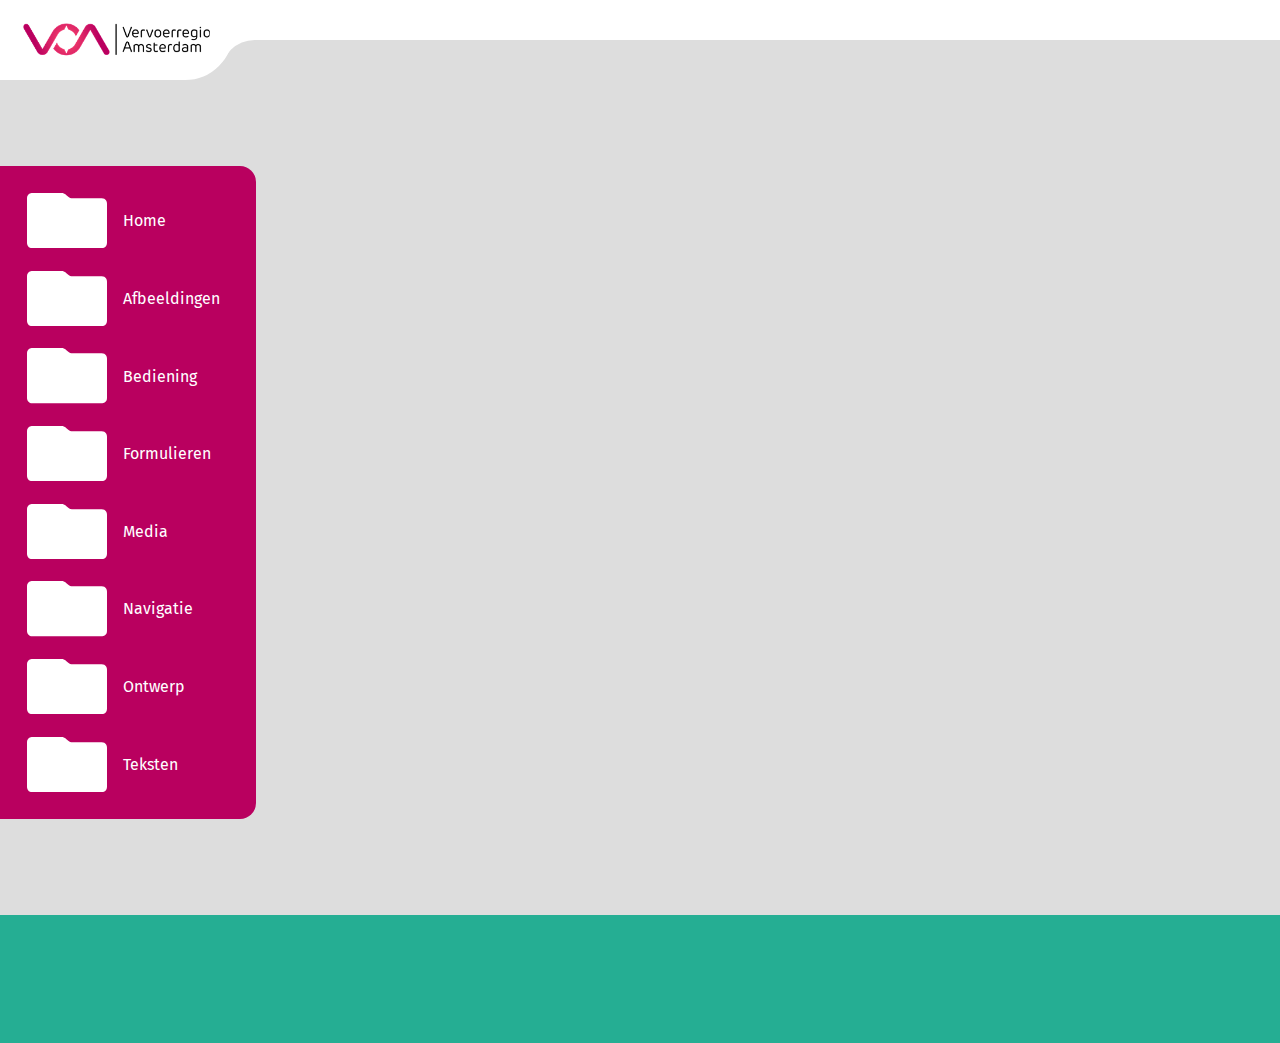
==== afbeeldingen.html @ 9fb01b20 "Versie 1" ====
<!DOCTYPE html>
<html lang="nl">

<head>
    <meta charset="UTF-8">
    <meta http-equiv="X-UA-Compatible" content="IE=edge">
    <meta name="viewport" content="width=device-width, initial-scale=1.0">
    <title>Vervoerregio Amsterdam</title>
    <link rel="stylesheet" href="./styles/style.css">
    <link rel="icon" type="image/x-icon" href="/assets/vervoerregioamsterdamfavicon.ico">
</head>

<body>

    <header>
        <img id="logo" src="assets/logo.png" alt="logo Vervoerregio Amsterdam">
        <div id="after-curve"></div>
    </header>

    <div class="sidebar">
        <div class="innermap">
            <a href="index.html">
                <svg viewBox="0 0 388 268" fill="" xmlns="http://www.w3.org/2000/svg">
                    <path
                        d="M168.133 0H25.8667C17.2444 0 0 5.16 0 25.8V242C0 250.6 5.17333 267.8 25.8667 267.8H362.133C370.756 267.8 388 262.64 388 242V51.6C388 43 382.827 25.8 362.133 25.8H219.867C215.556 25.8 204.347 23.22 194 12.9C183.653 2.58 172.444 0 168.133 0Z">
                    </path>
                </svg>
                <i class="fa-solid fa-house"></i>
                <p>Home</p>
            </a>
        </div>

        <div class="innermap">
            <a href="afbeeldingen.html">
                <svg viewBox="0 0 388 268" fill="" xmlns="http://www.w3.org/2000/svg">
                    <path
                        d="M168.133 0H25.8667C17.2444 0 0 5.16 0 25.8V242C0 250.6 5.17333 267.8 25.8667 267.8H362.133C370.756 267.8 388 262.64 388 242V51.6C388 43 382.827 25.8 362.133 25.8H219.867C215.556 25.8 204.347 23.22 194 12.9C183.653 2.58 172.444 0 168.133 0Z">
                    </path>
                </svg>
                <i class="fa-regular fa-images"></i>
                <p>Afbeeldingen</p>
            </a>
        </div>

        <div class="innermap">
            <a href="bediening.html">
                <svg viewBox="0 0 388 268" fill="" xmlns="http://www.w3.org/2000/svg">
                    <path
                        d="M168.133 0H25.8667C17.2444 0 0 5.16 0 25.8V242C0 250.6 5.17333 267.8 25.8667 267.8H362.133C370.756 267.8 388 262.64 388 242V51.6C388 43 382.827 25.8 362.133 25.8H219.867C215.556 25.8 204.347 23.22 194 12.9C183.653 2.58 172.444 0 168.133 0Z">
                    </path>
                </svg>
                <i class="fa-solid fa-keyboard"></i>
                <p>Bediening</p>
            </a>
        </div>

        <div class="innermap">
            <a href="formulieren.html">
                <svg viewBox="0 0 388 268" fill="" xmlns="http://www.w3.org/2000/svg">
                    <path
                        d="M168.133 0H25.8667C17.2444 0 0 5.16 0 25.8V242C0 250.6 5.17333 267.8 25.8667 267.8H362.133C370.756 267.8 388 262.64 388 242V51.6C388 43 382.827 25.8 362.133 25.8H219.867C215.556 25.8 204.347 23.22 194 12.9C183.653 2.58 172.444 0 168.133 0Z">
                    </path>
                </svg>
                <i class="fa-solid fa-list"></i>
                <p>Formulieren</p>
            </a>
        </div>

        <div class="innermap">
            <a href="media.html">
                <svg viewBox="0 0 388 268" fill="" xmlns="http://www.w3.org/2000/svg">
                    <path
                        d="M168.133 0H25.8667C17.2444 0 0 5.16 0 25.8V242C0 250.6 5.17333 267.8 25.8667 267.8H362.133C370.756 267.8 388 262.64 388 242V51.6C388 43 382.827 25.8 362.133 25.8H219.867C215.556 25.8 204.347 23.22 194 12.9C183.653 2.58 172.444 0 168.133 0Z">
                    </path>
                </svg>
                <i class="fa-solid fa-photo-film"></i>
                <p>Media</p>
            </a>
        </div>

        <div class="innermap">
            <a href="navigatie.html">
                <svg viewBox="0 0 388 268" fill="" xmlns="http://www.w3.org/2000/svg">
                    <path
                        d="M168.133 0H25.8667C17.2444 0 0 5.16 0 25.8V242C0 250.6 5.17333 267.8 25.8667 267.8H362.133C370.756 267.8 388 262.64 388 242V51.6C388 43 382.827 25.8 362.133 25.8H219.867C215.556 25.8 204.347 23.22 194 12.9C183.653 2.58 172.444 0 168.133 0Z">
                    </path>
                </svg>
                <i class="fa-solid fa-arrow-pointer"></i>
                <p>Navigatie</p>
            </a>
        </div>

        <div class="innermap">
            <a href="ontwerp.html">
                <svg viewBox="0 0 388 268" fill="" xmlns="http://www.w3.org/2000/svg">
                    <path
                        d="M168.133 0H25.8667C17.2444 0 0 5.16 0 25.8V242C0 250.6 5.17333 267.8 25.8667 267.8H362.133C370.756 267.8 388 262.64 388 242V51.6C388 43 382.827 25.8 362.133 25.8H219.867C215.556 25.8 204.347 23.22 194 12.9C183.653 2.58 172.444 0 168.133 0Z">
                    </path>
                </svg>
                <i class="fa-solid fa-paintbrush"></i>
                <p>Ontwerp</p>
            </a>
        </div>

        <div class="innermap">
            <a href="teksten.html">
                <svg viewBox="0 0 388 268" fill="" xmlns="http://www.w3.org/2000/svg">
                    <path
                        d="M168.133 0H25.8667C17.2444 0 0 5.16 0 25.8V242C0 250.6 5.17333 267.8 25.8667 267.8H362.133C370.756 267.8 388 262.64 388 242V51.6C388 43 382.827 25.8 362.133 25.8H219.867C215.556 25.8 204.347 23.22 194 12.9C183.653 2.58 172.444 0 168.133 0Z">
                    </path>
                </svg>
                <i class="fa-solid fa-book"></i>
                <p>Teksten</p>
            </a>
        </div>
    </div>

    <footer>
        <div class="footer">

        </div>

    </footer>


</body>

</html>
---- styles/style.css ----
:root {
    --wit: #FFF;
    --geel: #FFD05F;
    --cyaan: #46BECD;
    --turkoois: #25AE93;
    --blauw: #606EB3;
    --bruin: #6A4955;
    --zand: #C9B5B2;
    --grijs: #444444;
    --licht-grijs: #DDDDDD;
    --zwart: #000;
    --magenta-donker: #B9005F;
    --magenata-licht: #E30059;
    --gradient-color-magenta: linear-gradient(332deg, #B9005F 0%, #E30059 100%);
}

* {
    box-sizing: border-box;
    margin: 0;
    padding: 0;
}

@font-face {
    font-family: 'Fira Sans Regular';
    src:
        url('../fonts/FiraSans-Regular.ttf');
}

@font-face {
    font-family: 'Fira Sans Medium';
    src:
        url('../fonts/FiraSans-Medium.ttf');
}

/* BODY */

body {
    background-color: var(--licht-grijs);
    overflow-x: hidden;
}

/* HEADER */

header {
    width: 100vw;
    height: 6vh;
    display: block;
    position: sticky;
    top: 0;
    z-index: 2;
}

header #logo {
    width: auto;
    height: 5em;
    border: 4px solid var(--wit);
    border-radius: 0 0 3em 0;
    background: var(--wit);
    padding: 0.5em 1.2em;
    position: absolute;
    z-index: 2;
}

header #logo::after {
    width: 1em;
    aspect-ratio: 1/1;
}

#logo svg {
    left: 13.8em;
    position: relative;
    z-index: -9;
    height: 6em;
}

#after-curve {
    width: 100vw;
    height: 2.5em;
    background-color: var(--wit);
    position: inherit;
}

#after-curve::before {
    content: '';
    width: 3.5em;
    height: 3.5em;
    position: absolute;
    top: 2.5em;
    left: 13.8em;
    box-shadow: 0.1em -1em 0 -0.2em var(--wit);
    border-radius: 60% 0 0 0;
}

#curve {
    width: 1em;
    height: 2em;
    display: block;
}

.contrast-button-header {
    background-color: #000;
    z-index: 2;
}

/* SIDEBAR */

.sidebar {
    display: flex;
    flex-direction: column;
    justify-content: space-around;
    background: var(--magenta-donker);
    border-radius: 0 1rem 1rem 0;
    padding: 1rem;
    margin-top: 7rem;
    height: 100%;
    width: 16rem;
}

.innermap a {
    position: relative;
    color: var(--wit);
    display: flex;
    align-items: center;
    padding: 0.7rem;
    text-decoration-line: none;
    transition: 0.3s ease-in;
}

.innermap a:hover {
    transition: 0.3s ease-out;
    background-color: var(--zand);
    color: var(--wit);
    border-radius: 0.6rem;
}

svg {
    width: 5rem;
    fill: var(--wit);
    transition: 0.3s ease-in;
}

a:hover svg {
    fill: var(--wit);
    transition: 0.3s ease-out;
}

.innermap i {
    font-size: larger;
    color: var(--magenta-donker);
    position: absolute;
    padding-left: 2rem;
}

.innermap p {
    padding-left: 1rem;
    font-family: 'Fira Sans Regular';
}

/* CONTENT */

.content {
    margin-top: 7rem;
    margin-left: 9rem;
    border-radius: 0.6rem;
    padding: 1rem;
    width: 50rem;
    height: 35rem;
    background-color: var(--wit);
    display: grid;
    grid-template-columns: 1fr 1fr;
    grid-template-rows: 0.5fr 1.3fr 0.9fr;
    gap: 0px 0px;
    grid-template-areas:
        "index-titel index-titel"
        "tekst-1-index svg-index"
        "tekst-2-index tekst-2-index";
}

.index-titel {
    margin: auto 2rem;
    grid-area: index-titel;
    color: var(--magenta-donker);
}

.h1-index-titel {
    font-family: 'Fira Sans Medium';
}

.tekst-1-index {
    grid-area: tekst-1-index;
    margin-left: 2rem;
    max-width: 30rem;
}

.svg-index {
    grid-area: svg-index;
}

.index-svg {
    width: auto;
    height: 12rem;
}

.tekst-2-index {
    grid-area: tekst-2-index;
    margin: auto 2rem;
    max-width: 30rem;
}

.tekst-index {
    font-family: 'Fira Sans Regular';
}


/* FOOTER */

footer {
    width: 100vw;
    margin-top: 6rem;
    height: 8rem;
    background-color: var(--turkoois);
}
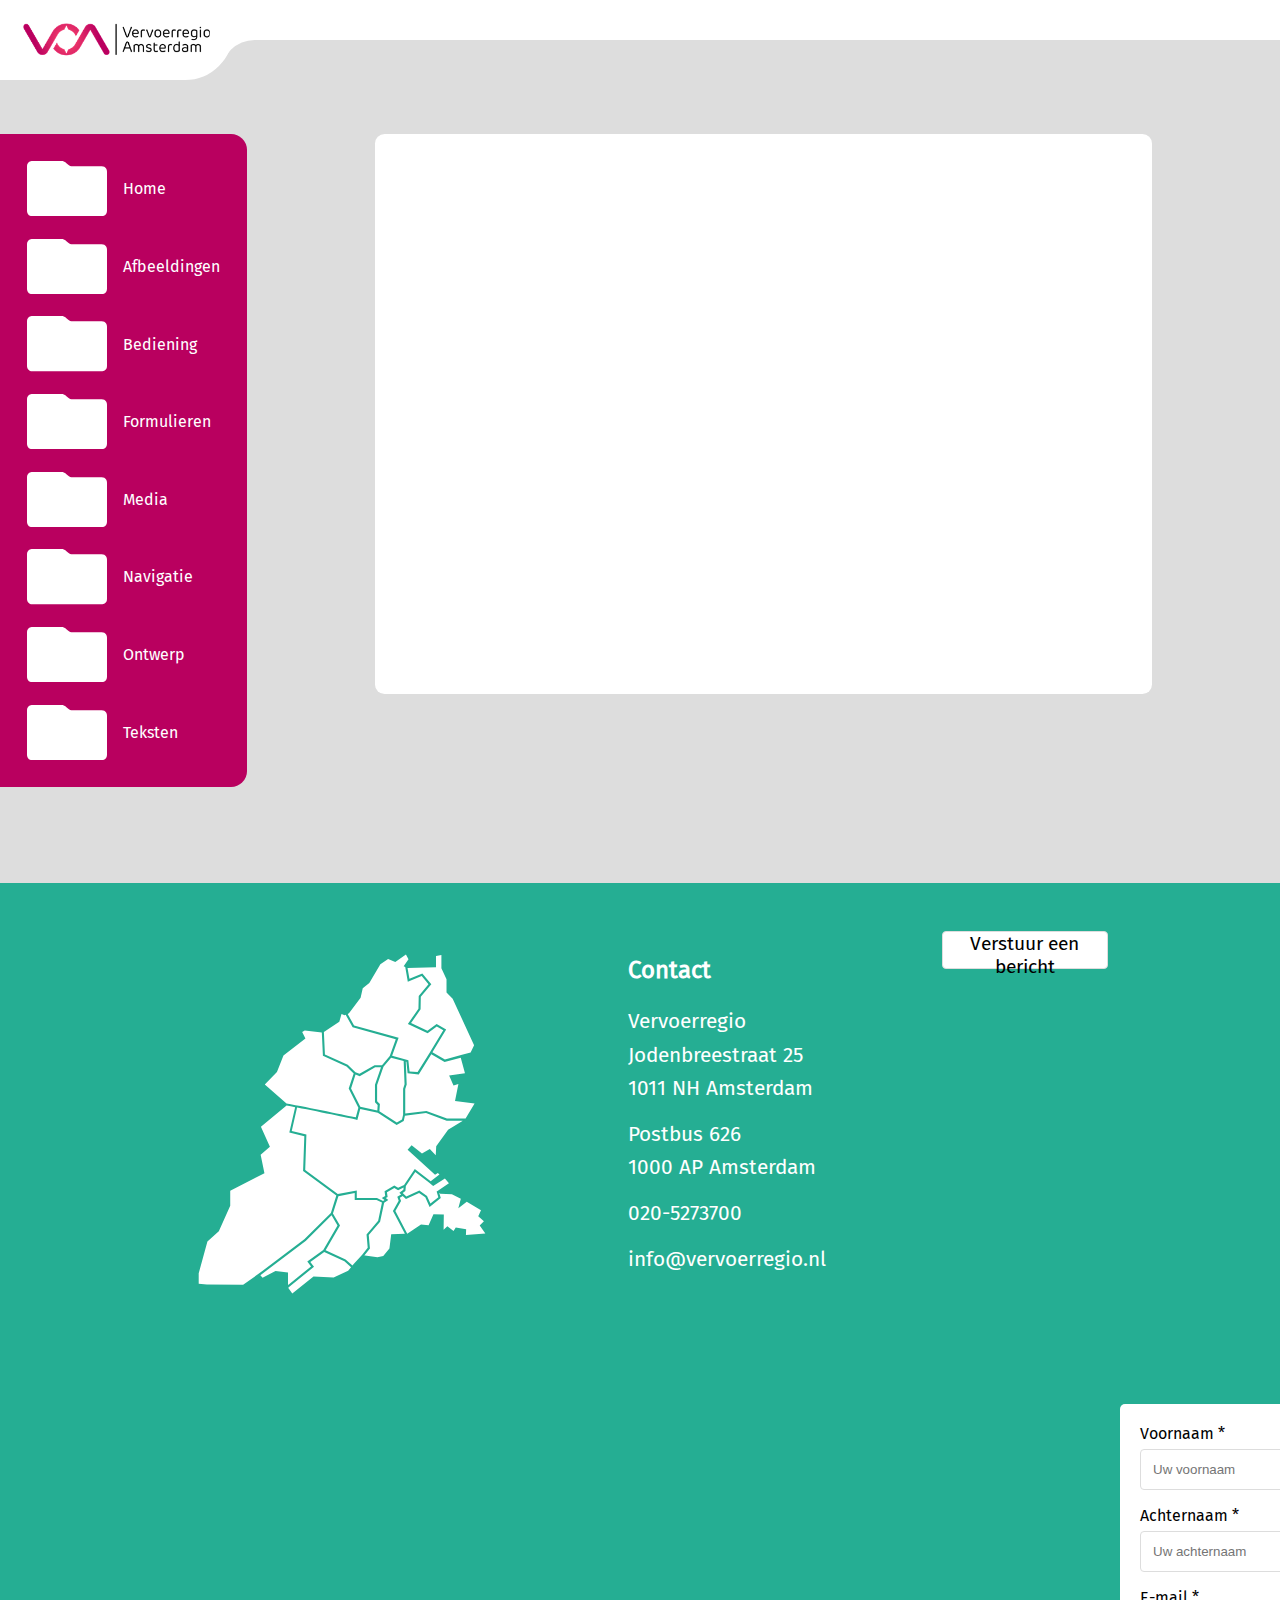
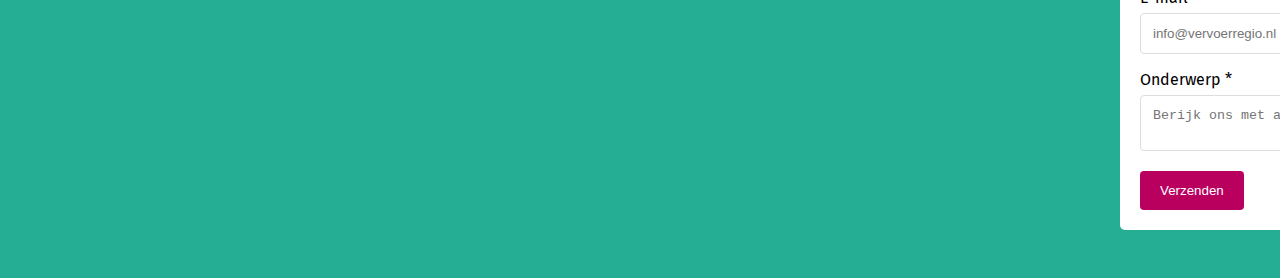
==== commit 4fb6f2ed: "Update" ====
--- a/afbeeldingen.html
+++ b/afbeeldingen.html
@@ -7,7 +7,7 @@
     <meta name="viewport" content="width=device-width, initial-scale=1.0">
     <title>Vervoerregio Amsterdam</title>
     <link rel="stylesheet" href="./styles/style.css">
-    <link rel="icon" type="image/x-icon" href="/assets/vervoerregioamsterdamfavicon.ico">
+    <link rel="icon" type="image/x-icon" href="./assets/vervoerregioamsterdamfavicon.ico">
 </head>
 
 <body>
@@ -15,112 +15,156 @@
     <header>
         <img id="logo" src="assets/logo.png" alt="logo Vervoerregio Amsterdam">
         <div id="after-curve"></div>
+        <button class="contrast-button-header"></button>
     </header>
 
-    <div class="sidebar">
-        <div class="innermap">
-            <a href="index.html">
-                <svg viewBox="0 0 388 268" fill="" xmlns="http://www.w3.org/2000/svg">
-                    <path
-                        d="M168.133 0H25.8667C17.2444 0 0 5.16 0 25.8V242C0 250.6 5.17333 267.8 25.8667 267.8H362.133C370.756 267.8 388 262.64 388 242V51.6C388 43 382.827 25.8 362.133 25.8H219.867C215.556 25.8 204.347 23.22 194 12.9C183.653 2.58 172.444 0 168.133 0Z">
-                    </path>
-                </svg>
-                <i class="fa-solid fa-house"></i>
-                <p>Home</p>
-            </a>
+    <!-- Element die overal overheen zit, om flex te zetten -->
+    <main>
+        <nav class="sidebar">
+            <div class="innermap">
+                <a href="index.html">
+                    <svg viewBox="0 0 388 268" fill="" xmlns="http://www.w3.org/2000/svg">
+                        <path
+                            d="M168.133 0H25.8667C17.2444 0 0 5.16 0 25.8V242C0 250.6 5.17333 267.8 25.8667 267.8H362.133C370.756 267.8 388 262.64 388 242V51.6C388 43 382.827 25.8 362.133 25.8H219.867C215.556 25.8 204.347 23.22 194 12.9C183.653 2.58 172.444 0 168.133 0Z">
+                        </path>
+                    </svg>
+                    <i class="fa-solid fa-house"></i>
+                    <p>Home</p>
+                </a>
+            </div>
+
+            <div class="innermap">
+                <a href="afbeeldingen.html">
+                    <svg viewBox="0 0 388 268" fill="" xmlns="http://www.w3.org/2000/svg">
+                        <path
+                            d="M168.133 0H25.8667C17.2444 0 0 5.16 0 25.8V242C0 250.6 5.17333 267.8 25.8667 267.8H362.133C370.756 267.8 388 262.64 388 242V51.6C388 43 382.827 25.8 362.133 25.8H219.867C215.556 25.8 204.347 23.22 194 12.9C183.653 2.58 172.444 0 168.133 0Z">
+                        </path>
+                    </svg>
+                    <i class="fa-regular fa-images"></i>
+                    <p>Afbeeldingen</p>
+                </a>
+            </div>
+
+            <div class="innermap">
+                <a href="bediening.html">
+                    <svg viewBox="0 0 388 268" fill="" xmlns="http://www.w3.org/2000/svg">
+                        <path
+                            d="M168.133 0H25.8667C17.2444 0 0 5.16 0 25.8V242C0 250.6 5.17333 267.8 25.8667 267.8H362.133C370.756 267.8 388 262.64 388 242V51.6C388 43 382.827 25.8 362.133 25.8H219.867C215.556 25.8 204.347 23.22 194 12.9C183.653 2.58 172.444 0 168.133 0Z">
+                        </path>
+                    </svg>
+                    <i class="fa-solid fa-keyboard"></i>
+                    <p>Bediening</p>
+                </a>
+            </div>
+
+            <div class="innermap">
+                <a href="formulieren.html">
+                    <svg viewBox="0 0 388 268" fill="" xmlns="http://www.w3.org/2000/svg">
+                        <path
+                            d="M168.133 0H25.8667C17.2444 0 0 5.16 0 25.8V242C0 250.6 5.17333 267.8 25.8667 267.8H362.133C370.756 267.8 388 262.64 388 242V51.6C388 43 382.827 25.8 362.133 25.8H219.867C215.556 25.8 204.347 23.22 194 12.9C183.653 2.58 172.444 0 168.133 0Z">
+                        </path>
+                    </svg>
+                    <i class="fa-solid fa-list"></i>
+                    <p>Formulieren</p>
+                </a>
+            </div>
+
+            <div class="innermap">
+                <a href="media.html">
+                    <svg viewBox="0 0 388 268" fill="" xmlns="http://www.w3.org/2000/svg">
+                        <path
+                            d="M168.133 0H25.8667C17.2444 0 0 5.16 0 25.8V242C0 250.6 5.17333 267.8 25.8667 267.8H362.133C370.756 267.8 388 262.64 388 242V51.6C388 43 382.827 25.8 362.133 25.8H219.867C215.556 25.8 204.347 23.22 194 12.9C183.653 2.58 172.444 0 168.133 0Z">
+                        </path>
+                    </svg>
+                    <i class="fa-solid fa-photo-film"></i>
+                    <p>Media</p>
+                </a>
+            </div>
+
+            <div class="innermap">
+                <a href="navigatie.html">
+                    <svg viewBox="0 0 388 268" fill="" xmlns="http://www.w3.org/2000/svg">
+                        <path
+                            d="M168.133 0H25.8667C17.2444 0 0 5.16 0 25.8V242C0 250.6 5.17333 267.8 25.8667 267.8H362.133C370.756 267.8 388 262.64 388 242V51.6C388 43 382.827 25.8 362.133 25.8H219.867C215.556 25.8 204.347 23.22 194 12.9C183.653 2.58 172.444 0 168.133 0Z">
+                        </path>
+                    </svg>
+                    <i class="fa-solid fa-arrow-pointer"></i>
+                    <p>Navigatie</p>
+                </a>
+            </div>
+
+            <div class="innermap">
+                <a href="ontwerp.html">
+                    <svg viewBox="0 0 388 268" fill="" xmlns="http://www.w3.org/2000/svg">
+                        <path
+                            d="M168.133 0H25.8667C17.2444 0 0 5.16 0 25.8V242C0 250.6 5.17333 267.8 25.8667 267.8H362.133C370.756 267.8 388 262.64 388 242V51.6C388 43 382.827 25.8 362.133 25.8H219.867C215.556 25.8 204.347 23.22 194 12.9C183.653 2.58 172.444 0 168.133 0Z">
+                        </path>
+                    </svg>
+                    <i class="fa-solid fa-paintbrush"></i>
+                    <p>Ontwerp</p>
+                </a>
+            </div>
+
+            <div class="innermap">
+                <a href="teksten.html">
+                    <svg viewBox="0 0 388 268" fill="" xmlns="http://www.w3.org/2000/svg">
+                        <path
+                            d="M168.133 0H25.8667C17.2444 0 0 5.16 0 25.8V242C0 250.6 5.17333 267.8 25.8667 267.8H362.133C370.756 267.8 388 262.64 388 242V51.6C388 43 382.827 25.8 362.133 25.8H219.867C215.556 25.8 204.347 23.22 194 12.9C183.653 2.58 172.444 0 168.133 0Z">
+                        </path>
+                    </svg>
+                    <i class="fa-solid fa-book"></i>
+                    <p>Teksten</p>
+                </a>
+            </div>
+        </nav>
+
+        <!-- Content van de website naast de sidebar -->
+        <div class="content">
         </div>
 
-        <div class="innermap">
-            <a href="afbeeldingen.html">
-                <svg viewBox="0 0 388 268" fill="" xmlns="http://www.w3.org/2000/svg">
-                    <path
-                        d="M168.133 0H25.8667C17.2444 0 0 5.16 0 25.8V242C0 250.6 5.17333 267.8 25.8667 267.8H362.133C370.756 267.8 388 262.64 388 242V51.6C388 43 382.827 25.8 362.133 25.8H219.867C215.556 25.8 204.347 23.22 194 12.9C183.653 2.58 172.444 0 168.133 0Z">
-                    </path>
-                </svg>
-                <i class="fa-regular fa-images"></i>
-                <p>Afbeeldingen</p>
-            </a>
+    </main>
+
+    <footer>
+
+        <div class="regio-logo"> <img src="assets/vervoerregio's.svg" alt=""> </div>
+
+        <div class="contact-footer">
+            <div>
+                <h4>Contact</h4>
+                <ul class="ul-footer">
+                    <li>Vervoerregio<br> Jodenbreestraat 25<br> 1011 NH Amsterdam</li>
+                    <li>Postbus 626<br> 1000 AP Amsterdam</li>
+                    <li>020-5273700</li>
+                    <li>info@vervoerregio.nl</li>
+                </ul>
+            </div>
         </div>
 
-        <div class="innermap">
-            <a href="bediening.html">
-                <svg viewBox="0 0 388 268" fill="" xmlns="http://www.w3.org/2000/svg">
-                    <path
-                        d="M168.133 0H25.8667C17.2444 0 0 5.16 0 25.8V242C0 250.6 5.17333 267.8 25.8667 267.8H362.133C370.756 267.8 388 262.64 388 242V51.6C388 43 382.827 25.8 362.133 25.8H219.867C215.556 25.8 204.347 23.22 194 12.9C183.653 2.58 172.444 0 168.133 0Z">
-                    </path>
-                </svg>
-                <i class="fa-solid fa-keyboard"></i>
-                <p>Bediening</p>
-            </a>
+        <button type="button" class="display-vragen-formulier">
+            <p>Verstuur een bericht</p>
+        </button>
+        <div class="vragen-formulier">
+            <form>
+
+                <label for="fname">Voornaam *</label>
+                <input type="text" id="fname" name="firstname" placeholder="Uw voornaam" required>
+
+                <label for="lname">Achternaam *</label>
+                <input type="text" id="lname" name="lastname" placeholder="Uw achternaam" required>
+
+                <label for="lname">E-mail *</label>
+                <input type="text" id="lname" name="lastname" placeholder="info@vervoerregio.nl" required>
+
+                <label for="subject">Onderwerp *</label>
+                <textarea id="subject" name="subject" placeholder="Berijk ons met al uw vragen." required></textarea>
+
+                <input type="submit" value="Verzenden">
+
+            </form>
         </div>
+    </footer>
 
-        <div class="innermap">
-            <a href="formulieren.html">
-                <svg viewBox="0 0 388 268" fill="" xmlns="http://www.w3.org/2000/svg">
-                    <path
-                        d="M168.133 0H25.8667C17.2444 0 0 5.16 0 25.8V242C0 250.6 5.17333 267.8 25.8667 267.8H362.133C370.756 267.8 388 262.64 388 242V51.6C388 43 382.827 25.8 362.133 25.8H219.867C215.556 25.8 204.347 23.22 194 12.9C183.653 2.58 172.444 0 168.133 0Z">
-                    </path>
-                </svg>
-                <i class="fa-solid fa-list"></i>
-                <p>Formulieren</p>
-            </a>
-        </div>
-
-        <div class="innermap">
-            <a href="media.html">
-                <svg viewBox="0 0 388 268" fill="" xmlns="http://www.w3.org/2000/svg">
-                    <path
-                        d="M168.133 0H25.8667C17.2444 0 0 5.16 0 25.8V242C0 250.6 5.17333 267.8 25.8667 267.8H362.133C370.756 267.8 388 262.64 388 242V51.6C388 43 382.827 25.8 362.133 25.8H219.867C215.556 25.8 204.347 23.22 194 12.9C183.653 2.58 172.444 0 168.133 0Z">
-                    </path>
-                </svg>
-                <i class="fa-solid fa-photo-film"></i>
-                <p>Media</p>
-            </a>
-        </div>
-
-        <div class="innermap">
-            <a href="navigatie.html">
-                <svg viewBox="0 0 388 268" fill="" xmlns="http://www.w3.org/2000/svg">
-                    <path
-                        d="M168.133 0H25.8667C17.2444 0 0 5.16 0 25.8V242C0 250.6 5.17333 267.8 25.8667 267.8H362.133C370.756 267.8 388 262.64 388 242V51.6C388 43 382.827 25.8 362.133 25.8H219.867C215.556 25.8 204.347 23.22 194 12.9C183.653 2.58 172.444 0 168.133 0Z">
-                    </path>
-                </svg>
-                <i class="fa-solid fa-arrow-pointer"></i>
-                <p>Navigatie</p>
-            </a>
-        </div>
-
-        <div class="innermap">
-            <a href="ontwerp.html">
-                <svg viewBox="0 0 388 268" fill="" xmlns="http://www.w3.org/2000/svg">
-                    <path
-                        d="M168.133 0H25.8667C17.2444 0 0 5.16 0 25.8V242C0 250.6 5.17333 267.8 25.8667 267.8H362.133C370.756 267.8 388 262.64 388 242V51.6C388 43 382.827 25.8 362.133 25.8H219.867C215.556 25.8 204.347 23.22 194 12.9C183.653 2.58 172.444 0 168.133 0Z">
-                    </path>
-                </svg>
-                <i class="fa-solid fa-paintbrush"></i>
-                <p>Ontwerp</p>
-            </a>
-        </div>
-
-        <div class="innermap">
-            <a href="teksten.html">
-                <svg viewBox="0 0 388 268" fill="" xmlns="http://www.w3.org/2000/svg">
-                    <path
-                        d="M168.133 0H25.8667C17.2444 0 0 5.16 0 25.8V242C0 250.6 5.17333 267.8 25.8667 267.8H362.133C370.756 267.8 388 262.64 388 242V51.6C388 43 382.827 25.8 362.133 25.8H219.867C215.556 25.8 204.347 23.22 194 12.9C183.653 2.58 172.444 0 168.133 0Z">
-                    </path>
-                </svg>
-                <i class="fa-solid fa-book"></i>
-                <p>Teksten</p>
-            </a>
-        </div>
-    </div>
-
-    <footer>
-        <div class="footer">
-
-        </div>
-
-    </footer>
+    <script src="./scripts/script.js"></script>
 
 
 </body>
--- a/styles/style.css
+++ b/styles/style.css
@@ -1,23 +1,23 @@
 :root {
-    --wit: #FFF;
-    --geel: #FFD05F;
+    --gradient-color-magenta: linear-gradient(332deg, #B9005F 0%, #E30059 100%);
+    --magenta-donker: #B9005F;
+    --magenata-licht: #E30059;
+    --licht-grijs: #DDDDDD;
+    --turkoois: #25AE93;
+    --grijs: #444444;
     --cyaan: #46BECD;
-    --turkoois: #25AE93;
     --blauw: #606EB3;
     --bruin: #6A4955;
     --zand: #C9B5B2;
-    --grijs: #444444;
-    --licht-grijs: #DDDDDD;
+    --geel: #FFD05F;
     --zwart: #000;
-    --magenta-donker: #B9005F;
-    --magenata-licht: #E30059;
-    --gradient-color-magenta: linear-gradient(332deg, #B9005F 0%, #E30059 100%);
+    --wit: #FFF;
 }
 
 * {
     box-sizing: border-box;
+    padding: 0;
     margin: 0;
-    padding: 0;
 }
 
 @font-face {
@@ -42,59 +42,59 @@
 /* HEADER */
 
 header {
+    position: sticky;
+    display: block;
     width: 100vw;
     height: 6vh;
-    display: block;
-    position: sticky;
+    z-index: 2;
     top: 0;
-    z-index: 2;
 }
 
 header #logo {
-    width: auto;
-    height: 5em;
     border: 4px solid var(--wit);
     border-radius: 0 0 3em 0;
     background: var(--wit);
     padding: 0.5em 1.2em;
     position: absolute;
+    width: auto;
+    height: 5em;
     z-index: 2;
 }
 
 header #logo::after {
+    aspect-ratio: 1/1;
     width: 1em;
-    aspect-ratio: 1/1;
 }
 
 #logo svg {
+    position: relative;
     left: 13.8em;
-    position: relative;
     z-index: -9;
     height: 6em;
 }
 
 #after-curve {
-    width: 100vw;
-    height: 2.5em;
     background-color: var(--wit);
     position: inherit;
+    height: 2.5em;
+    width: 100vw;
 }
 
 #after-curve::before {
-    content: '';
-    width: 3.5em;
-    height: 3.5em;
-    position: absolute;
-    top: 2.5em;
-    left: 13.8em;
     box-shadow: 0.1em -1em 0 -0.2em var(--wit);
     border-radius: 60% 0 0 0;
+    position: absolute;
+    height: 3.5em;
+    left: 13.8em;
+    width: 3.5em;
+    content: '';
+    top: 2.5em;
 }
 
 #curve {
+    display: block;
+    height: 2em;
     width: 1em;
-    height: 2em;
-    display: block;
 }
 
 .contrast-button-header {
@@ -102,84 +102,137 @@
     z-index: 2;
 }
 
+/*main*/
+
+main {
+    padding-top: 5rem;
+    display: flex;
+    width: 100%;
+}
+
 /* SIDEBAR */
 
 .sidebar {
+    background: var(--magenta-donker);
+    justify-content: space-around;
+    border-radius: 0 1rem 1rem 0;
+    flex-direction: column;
     display: flex;
-    flex-direction: column;
-    justify-content: space-around;
-    background: var(--magenta-donker);
-    border-radius: 0 1rem 1rem 0;
     padding: 1rem;
-    margin-top: 7rem;
     height: 100%;
     width: 16rem;
 }
 
 .innermap a {
+    text-decoration-line: none;
+    transition: 0.3s ease-in;
+    align-items: center;
     position: relative;
     color: var(--wit);
+    padding: 0.7rem;
     display: flex;
-    align-items: center;
-    padding: 0.7rem;
-    text-decoration-line: none;
+}
+
+.innermap a:hover {
+    background-color: var(--zand);
+    transition: 0.3s ease-out;
+    border-radius: 0.6rem;
+    color: var(--wit);
+}
+
+svg {
     transition: 0.3s ease-in;
-}
-
-.innermap a:hover {
+    fill: var(--wit);
+    width: 5rem;
+}
+
+a:hover svg {
     transition: 0.3s ease-out;
-    background-color: var(--zand);
-    color: var(--wit);
-    border-radius: 0.6rem;
-}
-
-svg {
-    width: 5rem;
     fill: var(--wit);
-    transition: 0.3s ease-in;
-}
-
-a:hover svg {
-    fill: var(--wit);
-    transition: 0.3s ease-out;
 }
 
 .innermap i {
-    font-size: larger;
     color: var(--magenta-donker);
     position: absolute;
     padding-left: 2rem;
+    font-size: larger;
 }
 
 .innermap p {
+    font-family: 'Fira Sans Regular';
     padding-left: 1rem;
-    font-family: 'Fira Sans Regular';
 }
 
 /* CONTENT */
 
 .content {
-    margin-top: 7rem;
-    margin-left: 9rem;
-    border-radius: 0.6rem;
-    padding: 1rem;
-    width: 50rem;
-    height: 35rem;
-    background-color: var(--wit);
-    display: grid;
-    grid-template-columns: 1fr 1fr;
-    grid-template-rows: 0.5fr 1.3fr 0.9fr;
-    gap: 0px 0px;
+    grid-template-rows: 5rem 1.3fr 0.9fr;
     grid-template-areas:
         "index-titel index-titel"
         "tekst-1-index svg-index"
         "tekst-2-index tekst-2-index";
+    grid-template-columns: 1fr 1fr;
+    background-color: var(--wit);
+    border-radius: 0.6rem;
+    margin: 0 10%;
+    padding: 3rem;
+    height: 35rem;
+    display: grid;
+    width: 100%;
+    gap: 1rem;
+}
+
+@media (max-width: 1200px) {
+    .content {
+        overflow-y: scroll;
+    }
+}
+
+@media (max-width: 1100px) {
+    .svg-index {
+        display: none;
+    }
+
+    .content {
+        grid-template-areas:
+            "index-titel index-titel"
+            "tekst-1-index tekst-1-index"
+            "tekst-2-index tekst-2-index";
+    }
+
+    .sidebar {
+        width: 13rem;
+    }
+
+    svg {
+        width: 3rem;
+    }
+}
+
+@media (max-width: 400px) {
+    .sidebar {
+        display: none;
+    }
+
+    .index-titel {
+        display: none;
+    }
+
+    .content {
+        grid-template-rows: 1fr 1.3fr 0.9fr;
+        grid-template-areas:
+            "index-titel index-titel"
+            "tekst-1-index tekst-1-index"
+            "tekst-2-index tekst-2-index";
+        grid-template-columns: 1fr 1fr;
+        gap: 1rem;
+    }
 }
 
 .index-titel {
+    color: var(--magenta-donker);
+    grid-area: index-titel;
     margin: auto 2rem;
-    grid-area: index-titel;
-    color: var(--magenta-donker);
 }
 
 .h1-index-titel {
@@ -196,10 +249,16 @@
     grid-area: svg-index;
 }
 
-.index-svg {
-    width: auto;
-    height: 12rem;
-}
+.svg-index {
+    height: auto;
+    width: 100%;
+}
+
+.svg-index img {
+    height: inherit;
+    width: inherit;
+}
+
 
 .tekst-2-index {
     grid-area: tekst-2-index;
@@ -211,12 +270,113 @@
     font-family: 'Fira Sans Regular';
 }
 
-
 /* FOOTER */
 
 footer {
+    background-color: var(--turkoois);
+    font-family: 'Fira Sans Regular';
+    justify-content: center;
+    margin-top: 6rem;
+    flex-wrap: wrap;
+    padding: 3rem;
+    display: flex;
     width: 100vw;
-    margin-top: 6rem;
-    height: 8rem;
-    background-color: var(--turkoois);
+    gap: 5rem;
+}
+
+.regio-logo {
+    line-height: 1.6;
+    padding: 20px;
+}
+
+.regio-logo img {
+    height: auto;
+    width: 100%;
+}
+
+.contact-footer {
+    color: var(--wit);
+    font-size: 1.3rem;
+    line-height: 1.6;
+    padding: 20px;
+}
+
+.contact-footer h4 {
+    padding-left: 1rem;
+    font-size: 1.5rem;
+}
+
+.ul-footer {
+    padding: 0.6rem;
+}
+
+.ul-footer li {
+    list-style-type: none;
+    padding: 0.4rem;
+}
+
+.display-vragen-formulier {
+    border: 1px solid var(--licht-grijs);
+    font-family: 'Fira Sans Regular';
+    background-color: var(--wit);
+    border-radius: 4px;
+    font-size: 1.2rem;
+    height: 2.4rem;
+    z-index: 0;
+    width: 14%;
+}
+
+.undisplay-vragen-formulier {
+    z-index: -1;
+}
+
+.display-vragen-formulier:hover {
+    border: 1px solid var(--licht-grijs);
+    background-color: var(--licht-grijs);
+}
+
+input[type=text],
+select,
+textarea {
+    border: 1px solid var(--licht-grijs);
+    box-sizing: border-box;
+    margin-bottom: 16px;
+    border-radius: 4px;
+    max-height: 7rem;
+    resize: vertical;
+    margin-top: 6px;
+    padding: 12px;
+    width: 100%;
+}
+
+input[type=submit] {
+    background-color: var(--magenta-donker);
+    border-radius: 4px;
+    padding: 12px 20px;
+    color: var(--wit);
+    cursor: pointer;
+    border: none;
+}
+
+input[type=submit]:hover {
+    background-color: var(--magenata-licht);
+}
+
+.vragen-formulier {
+    transition: transform 0.5s ease-out;
+    background-color: var(--wit);
+    transform: translateX(200%);
+    border-radius: 5px;
+    max-width: 20rem;
+    padding: 20px;
+}
+
+.vragen-formulier-display {
+    transform: translateX(-200px);
+}
+
+@media (max-width: 800px) {
+    .vragen-formulier-display {
+        transform: translateX(0px);
+    }
 }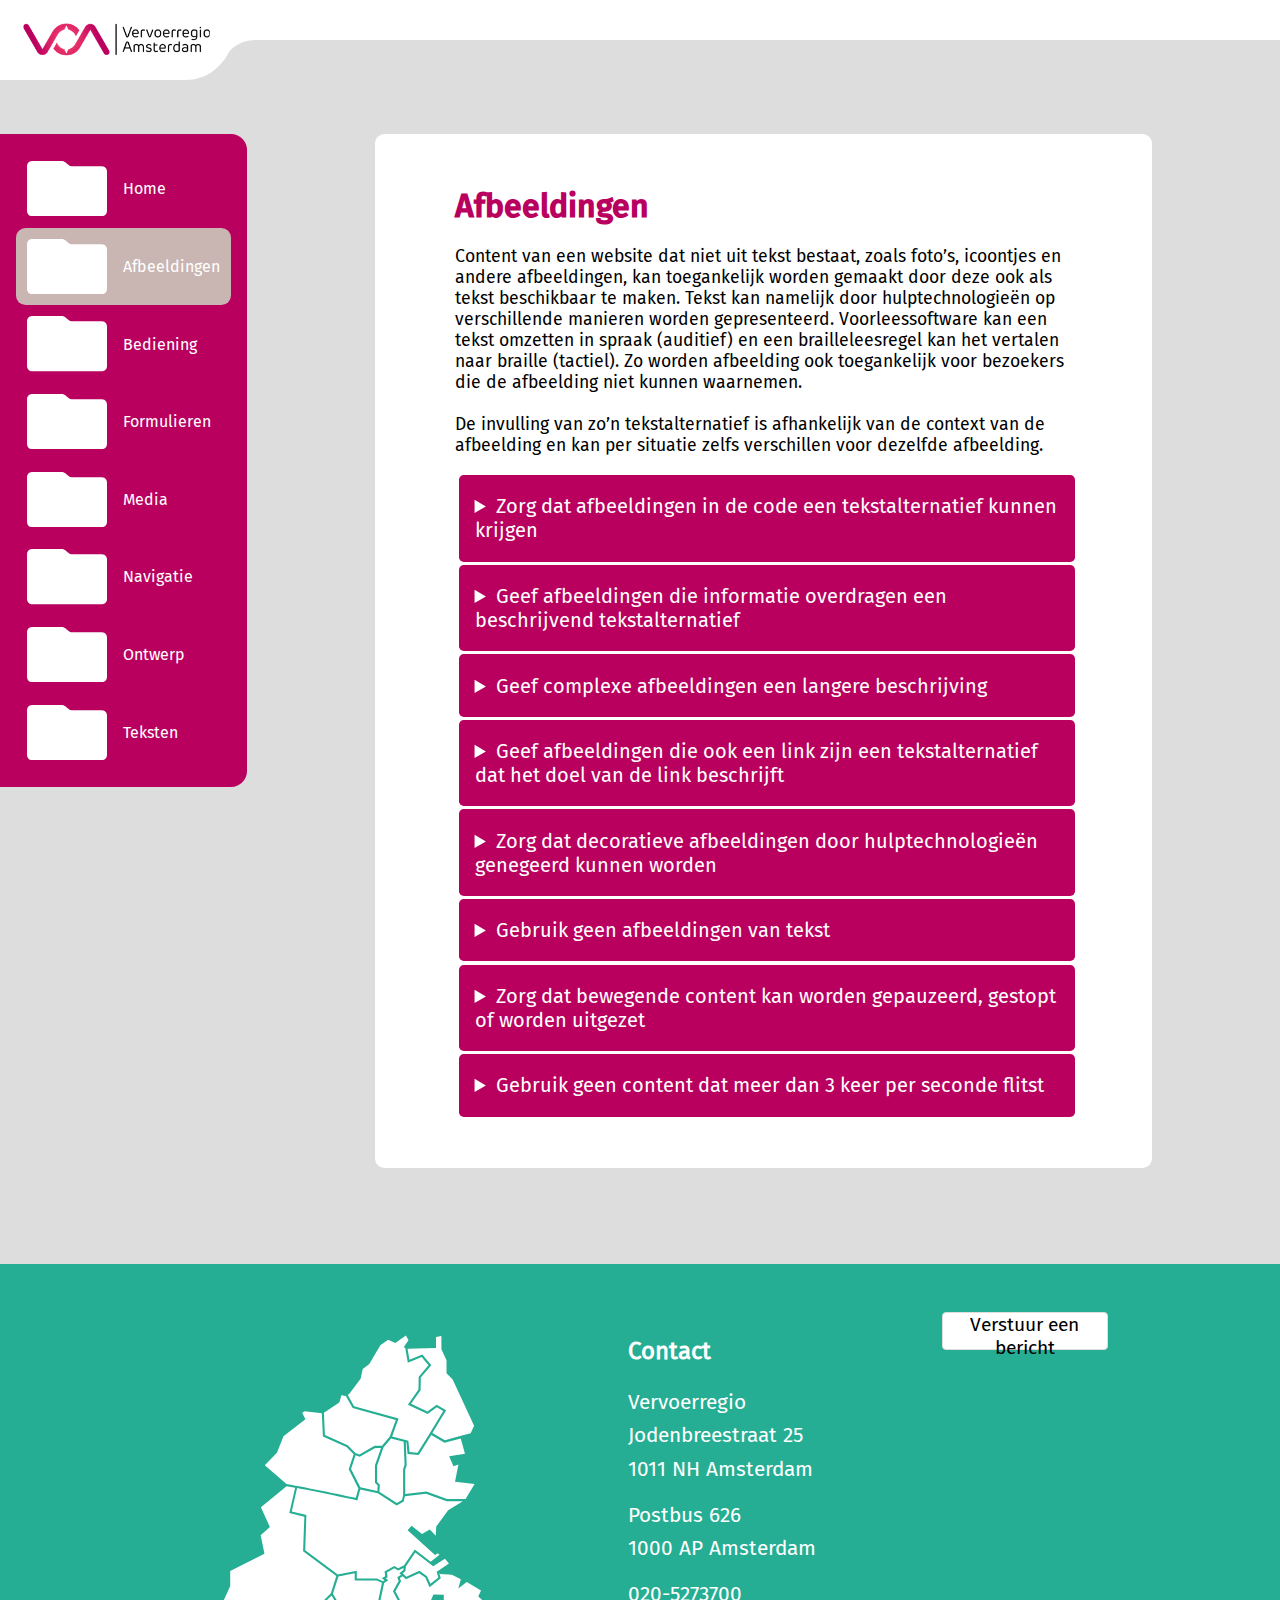
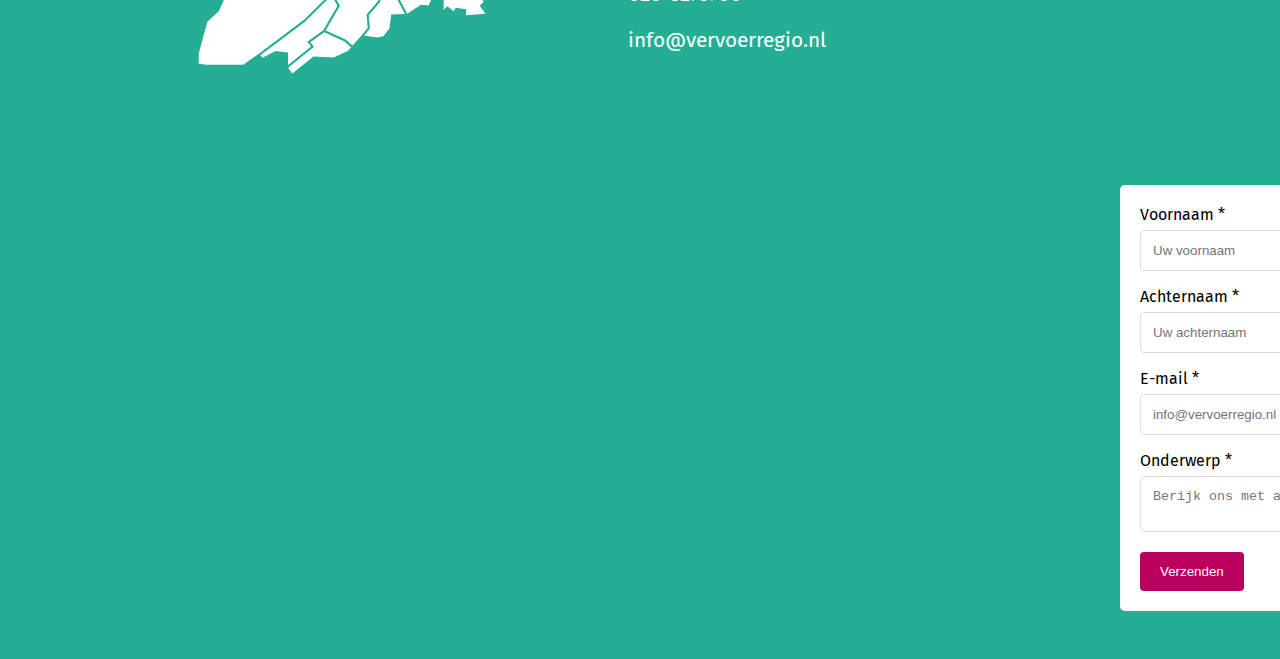
==== commit e4ab4f11: "Update" ====
--- a/afbeeldingen.html
+++ b/afbeeldingen.html
@@ -33,7 +33,7 @@
                 </a>
             </div>
 
-            <div class="innermap">
+            <div class="innermap innermap-active">
                 <a href="afbeeldingen.html">
                     <svg viewBox="0 0 388 268" fill="" xmlns="http://www.w3.org/2000/svg">
                         <path
@@ -119,7 +119,300 @@
         </nav>
 
         <!-- Content van de website naast de sidebar -->
-        <div class="content">
+        <div class="content-pages">
+            <div class="page-title">
+                <h1>Afbeeldingen</h1>
+            </div>
+            <div class="page-text">
+                <p>Content van een website dat niet uit tekst bestaat, zoals foto’s, icoontjes en andere
+                    afbeeldingen, kan toegankelijk worden gemaakt door deze ook als tekst beschikbaar te maken. Tekst
+                    kan namelijk door hulptechnologieën op verschillende manieren worden gepresenteerd. Voorleessoftware
+                    kan
+                    een tekst omzetten in spraak (auditief) en een brailleleesregel kan het vertalen naar braille
+                    (tactiel).
+                    Zo worden afbeelding ook toegankelijk voor bezoekers die de afbeelding niet kunnen waarnemen.
+                    <br><br>
+                    De invulling van zo’n tekstalternatief is afhankelijk van de context van de afbeelding en kan per
+                    situatie zelfs verschillen voor dezelfde afbeelding.
+                </p>
+            </div>
+            <div class="page-details">
+                <details>
+                    <summary>Zorg dat afbeeldingen in de code een tekstalternatief kunnen krijgen</summary>
+                    <div class="inside-summary">
+                        <p>Alle afbeeldingen moeten een tekstalternatief hebben. Een tekstalternatief kan op
+                            verschillende
+                            manieren worden toegevoegd:</p>
+                        <h2>Tekstalternatief voor een <code>&ltimg&gt</code>-element</h2>
+                        <p>Bij een <code>&ltimg&gt</code>-element wordt een tekstalternatief gegeven met behulp van het
+                            <code>alt</code>-attribuut.
+
+                            <br><br>In de code ziet dat er zo uit:
+                        <pre>
+
+     1  | &ltimg src="hond.jpg" alt="Hond speelt met een bal"&gt
+                        </pre>
+                        </p>
+
+                        <h2>Tekstalternatief voor een <code>&ltsvg&gt</code>-element</h2>
+                        <p>Bij een <code>&ltsvg&gt</code>-element wordt een tekstalternatief gegeven met behulp van het
+                            <code>title</code>-element in
+                            de
+                            svg. Gebruik ook aria-attribuut <code>role="img"</code> om ervoor te zorgen dat zo veel
+                            mogelijk
+                            ondersteunende technologieën het <code>&ltsvg&gt</code>-element herkennen als een
+                            afbeelding.
+
+                            <br><br>In de code ziet dat er zo uit:
+                        </p>
+                        <pre>
+
+     1  | &ltsvg role="img"&gt
+     2  | &lttitle&gtHond speelt met een bal&lt/title&gt
+     3  | ...
+     4  | &lt/svg&gt
+                                </pre>
+
+                        <h2>Tekstalternatief voor afbeeldingen die is geplaatst met CSS</h2>
+                        <p>Aan een afbeelding die geplaatst is met CSS kan een tekstalternatief worden gegeven met een
+                            <code>aria-label</code>.
+
+                            <br><br>In de code ziet dat er zo uit:
+
+                        <pre>
+
+     1  | &ltdiv id=”logo” aria-label=”Hond speelt met een bal”&gt&lt/div&gt
+                        </pre>
+                        </p>
+
+                        <h2>Invulling van het Tekstalternatief</h2>
+                        <p>De invulling van een tekstalternatief wordt bepaald door de functie die een afbeelding heeft.
+                            In
+                            veel
+                            gevallen draagt een afbeelding informatie over. Beschrijf dan in het tekstalternatief wat er
+                            op
+                            de
+                            afbeelding te zien is. Bij een afbeelding die ook een link is, gaat het juist om het
+                            beschrijven
+                            waar de link naar toe verwijst. Als een afbeelding geen informatie aan de pagina toevoegt,
+                            dan
+                            is
+                            het beter om het helemaal geen tekstalternatief te geven zodat het kan worden genegeerd door
+                            hulptechnologieën.</p>
+                    </div>
+                </details>
+
+                <details>
+                    <summary>Geef afbeeldingen die informatie overdragen een beschrijvend
+                        tekstalternatief</summary>
+                    <div class="inside-summary">
+                        <p>Afbeeldingen die informatie overbrengen zijn noodzakelijk voor het begrijpen van de tekst. De
+                            afbeeldingen voegen extra informatie toe aan de pagina. Deze afbeeldingen moeten een
+                            tekstalternatief hebben dat nauwkeurig beschrijft wat er op de afbeelding te zien is. De
+                            invulling
+                            is afhankelijk van de context en kan per situatie afwijkend zijn voor dezelfde afbeelding.
+
+                            <br><br>In een CMS kan een tekstalternatief doorgaans worden toegevoegd in de mediatheek.
+
+                            <br><br>In de code ziet dat er zo uit:
+                        <pre>
+
+     1  | &ltimg src="poes.jpg" alt="Witte poes speelt met een rode bal"&gt
+                            </pre>
+                        </p>
+
+
+                        <p>Het tekstalternatief moet een goede vervanging kunnen zijn voor een afbeelding. Bedenk bij
+                            het
+                            schrijven van het tekstalternatief altijd wat de bedoeling is van de afbeelding. Houd een
+                            tekstalternatief altijd nuttig en beknopt.</p>
+                    </div>
+                </details>
+
+                <details>
+                    <summary>Geef complexe afbeeldingen een langere beschrijving</summary>
+                    <div class="inside-summary">
+                        <p>Soms is het niet mogelijk om een afbeelding volledig te beschrijven in een kort
+                            tekstalternatief.
+                            Bijvoorbeeld als het gaat om een uitgebreide infographic of een grafiek. Dit soort complexe
+                            afbeeldingen moeten ook volledig worden beschreven in een tekstalternatief. Geef in dat
+                            geval
+                            naast
+                            een beknopte beschrijving in het <code>alt</code>-attribuut ook een langere beschrijving in
+                            de
+                            omringende
+                            tekst.
+
+                        <pre>
+
+     1  | &ltimg src="grafiek.jpg" alt="Verkoopcijfers zijn in 2021 met 18% gestegen"&gt
+     2  | &ltdiv&gt
+     3  |   &ltp&gtDe groei van maandelijkse verkopen in 2021 tegen 2020 verliep als volgt:&lt/p&gt
+     4  |     &ltul&gt
+     5  |     &ltli&gtJanuari: +22%&lt/li&gt
+     6  |     &ltli&gt...
+     7  | &lt/div&gt
+                            </pre>
+
+                        <br>
+                        <p>Een langere beschrijving mag ook op een aparte pagina worden geplaatst. Plaats dan een
+                            link met
+                            de
+                            verwijzing naar die andere pagina direct voor of na de afbeelding.</p>
+                        <pre>
+
+     1  | &ltimg src="grafiek.jpg" alt="Verkoopcijfers zijn in 2021 met 18% gestegen"&gt
+     2  | &lta href=”/langere-beschrijving.html”&gtUitgebreide beschrijving van de grafiek met verkoopcijfers&lt/a&gt
+                            </pre>
+                        <br>
+                        <p>De omringende tekst hoort ook te worden gekoppeld aan de afbeelding. Dit is geen
+                            verplichting
+                            maar wel erg handig. Hiervoor kan gebruik worden gemaakt van het
+                            <code>aria-describedby</code>-attribuut.
+                            Gebruik
+                            het
+                            <code>ID</code> van het element waar de complexe afbeelding beschreven wordt. Deze
+                            informatie
+                            hoort dan ook
+                            zichtbaar
+                            te zijn voor bezoekers die wel kunnen zien.
+                        </p>
+                        <pre>
+
+     1  | &ltimg src="grafiek.jpg" alt="Verkoopcijfers zijn in 2020 met 18% gestegen" aria-describedby="beschrijving"&gt
+     2  | &ltdiv id="beschrijving"&gt
+     3  |   &ltp&gtDe groei van maandelijkse verkopen in 2020 tegen 2019 verliep als volgt:&lt/p&gt
+     4  |     &ltul&gt
+     5  |     &ltli&gtJanuari: +22%&lt/li&gt
+     6  |     &ltli&gt...
+                        </pre>
+                    </div>
+                </details>
+
+                <details>
+                    <summary>Geef afbeeldingen die ook een link zijn een tekstalternatief dat het doel van
+                        de
+                        link beschrijft</summary>
+                    <div class="inside-summary">
+                        <p>In de gevallen dat niet tekst maar alleen een afbeelding als link wordt gebruikt, spreken we
+                            over
+                            functionele afbeeldingen. Dit kunnen afbeeldingen zijn die verwijzen naar een andere pagina
+                            of
+                            website, maar ook afbeeldingen die een actie op de pagina uitvoeren.
+
+                            <br><br>Deze afbeeldingen moeten een tekstalternatief hebben dat het doel van de link
+                            beschrijft,
+                            of die beschrijft wat er gebeurd als op de afbeelding wordt geklikt. Voorleessoftware
+                            gebruikt
+                            het
+                            tekstalternatief namelijk als linktekst. Daarom is het belangrijker om het doel van de link
+                            te
+                            beschrijven, in plaats van wat er op de afbeelding te zien is.
+
+                            <br><br>Als er ook tekst staat op een functionele afbeelding, dan moeten de tekst op de
+                            afbeelding
+                            én het doel van de link allebei in het tekstalternatief worden vermeld. Hierdoor kunnen
+                            bezoekers
+                            die met spraakherkenning werken de link ook makkelijk bereiken.
+                        </p>
+                        <pre>
+
+     1  | &lta href=”categorie/spelletjes.html”&gt
+     2  |   &ltimg src="monopoly.jpg" alt="Ga naar de categorie spelletjes" /&gt
+     3  | &lt/a&gt
+                        </pre>
+                    </div>
+                </details>
+
+                <details>
+                    <summary>Zorg dat decoratieve afbeeldingen door hulptechnologieën genegeerd kunnen
+                        worden</summary>
+                    <div class="inside-summary">
+                        <p>Afbeeldingen die puur ter decoratie op de pagina zijn geplaatst, horen geen tekstalternatief
+                            te
+                            hebben. Dit zijn bijvoorbeeld afbeeldingen die geen informatie overdragen en niet
+                            noodzakelijk
+                            zijn
+                            voor het begrijpen van de tekst. Deze afbeeldingen moeten worden genegeerd door
+                            hulptechnologieën.
+                            Decoratieve afbeeldingen kunnen het best met CSS worden geplaatst.
+                        <pre>
+
+     1  | &ltdiv class="line"&gt&lt/div&gt
+                            </pre>
+                        <pre>
+
+     1  | .line {
+     2  |   background-image: url("horizontale-lijn.jpg");
+     3  | }
+                            </pre>
+                        <p> Als het niet mogelijk is om een decoratieve afbeelding met CSS te plaatsen, dan moet het
+                            <code>alt</code>-attribuut in het <code>&ltimg&gt</code>-element worden leeg gelaten. Het
+                            <code>alt</code>-attribuut moet wel aanwezig
+                            zijn
+                            maar het heeft dan geen tekst.
+                        </p>
+                        <pre>
+
+     1  | &ltimg src="horizontale-lijn.jpg" alt="" /&gt
+                        </pre>
+                    </div>
+                </details>
+
+                <details>
+                    <summary>Gebruik geen afbeeldingen van tekst</summary>
+                    <div class="inside-summary">
+                        <p>Gebruik geen afbeeldingen van tekst om informatie over te dragen. Afbeeldingen van tekst zijn
+                            voor
+                            sommige bezoekers niet handig. De lettergrootte in een afbeelding schaalt namelijk vaak niet
+                            goed
+                            mee. Ook kunnen bezoekers tekst die is ingebakken in een afbeelding niet aanpassen naar
+                            eigen
+                            voorkeuren.
+
+                            <br><br>Gebruik daarom ‘echte’ tekst. Tekst die daadwerkelijk als tekst op de pagina staat
+                            kan
+                            goed worden vormgegeven met CSS. Hiermee kan bijvoorbeeld de kleur, het lettertype, de
+                            lettergrootte, de regelhoogte en de letterafstand en worden ingesteld. Eventueel kan tekst
+                            met
+                            CSS
+                            ook bovenop een afbeelding worden geplaatst.
+                        </p>
+                    </div>
+                </details>
+
+                <details>
+                    <summary>Zorg dat bewegende content kan worden gepauzeerd, gestopt of worden
+                        uitgezet</summary>
+                    <div class="inside-summary">
+                        <p>Zorg dat alle bewegende, scrollende of knipperende content dat automatisch start én langer
+                            dan 5
+                            seconden duurt kan worden gepauzeerd, gestopt of worden uitgezet. Onder bewegende,
+                            scrollende of
+                            knipperende content vallen onder andere carrousels, animaties op de pagina, bewegende
+                            advertenties,
+                            enz. Bezoekers met een cognitieve beperking kunnen er door worden afgeleid. Ook voor
+                            bezoekers
+                            die
+                            gebruik maken van een schermlezer kan dit storend zijn.
+
+                            <br><br>Deze regels gelden ook alle automatisch verversende content, maar hiervoor geldt ook
+                            de
+                            frequentie van updates mag worden aangepast.
+                        </p>
+                    </div>
+                </details>
+
+                <details>
+                    <summary>Gebruik geen content dat meer dan 3 keer per seconde flitst</summary>
+                    <div class="inside-summary">
+                        <p>Gebruik geen flitsende content. Laat onderdelen in elk geval niet meer dan 3 keer per seconde
+                            flitsen. Bezoekers met bepaalde vormen van epilepsie kunnen een aanval krijgen als ze kijken
+                            naar
+                            knipperende of flitsende afbeeldingen of media.</p>
+                    </div>
+                </details>
+            </div>
         </div>
 
     </main>
@@ -143,6 +436,7 @@
         <button type="button" class="display-vragen-formulier">
             <p>Verstuur een bericht</p>
         </button>
+
         <div class="vragen-formulier">
             <form>
 
--- a/styles/style.css
+++ b/styles/style.css
@@ -36,6 +36,7 @@
 
 body {
     background-color: var(--licht-grijs);
+    font-family: 'Fira Sans Regular';
     overflow-x: hidden;
 }
 
@@ -163,29 +164,29 @@
     padding-left: 1rem;
 }
 
+.innermap-active {
+    background-color: var(--zand);
+    border-radius: 0.6rem;
+    color: var(--wit);
+}
+
 /* CONTENT */
 
 .content {
-    grid-template-rows: 5rem 1.3fr 0.9fr;
+    grid-template-rows: 5rem auto 0.9fr 1fr;
     grid-template-areas:
-        "index-titel index-titel"
+        "index-titel svg-index"
         "tekst-1-index svg-index"
-        "tekst-2-index tekst-2-index";
-    grid-template-columns: 1fr 1fr;
+        "tekst-2-index tekst-2-index"
+        "tekst-3-index tekst-3-index";
+    grid-template-columns: 1fr 0.6fr;
     background-color: var(--wit);
     border-radius: 0.6rem;
     margin: 0 10%;
     padding: 3rem;
-    height: 35rem;
     display: grid;
     width: 100%;
     gap: 1rem;
-}
-
-@media (max-width: 1200px) {
-    .content {
-        overflow-y: scroll;
-    }
 }
 
 @media (max-width: 1100px) {
@@ -197,7 +198,8 @@
         grid-template-areas:
             "index-titel index-titel"
             "tekst-1-index tekst-1-index"
-            "tekst-2-index tekst-2-index";
+            "tekst-2-index tekst-2-index"
+            "tekst-3-index tekst-3-index";
     }
 
     .sidebar {
@@ -219,12 +221,13 @@
     }
 
     .content {
-        grid-template-rows: 1fr 1.3fr 0.9fr;
+        grid-template-rows: 1fr auto 0.9fr 1fr;
         grid-template-areas:
             "index-titel index-titel"
             "tekst-1-index tekst-1-index"
-            "tekst-2-index tekst-2-index";
-        grid-template-columns: 1fr 1fr;
+            "tekst-2-index tekst-2-index"
+            "tekst-3-index tekst-3-index";
+        grid-template-columns: 1fr 0.6fr;
         gap: 1rem;
     }
 }
@@ -242,6 +245,7 @@
 .tekst-1-index {
     grid-area: tekst-1-index;
     margin-left: 2rem;
+    font-size: 1.1rem;
     max-width: 30rem;
 }
 
@@ -259,15 +263,120 @@
     width: inherit;
 }
 
-
 .tekst-2-index {
     grid-area: tekst-2-index;
     margin: auto 2rem;
-    max-width: 30rem;
+    font-size: 1.1rem;
+}
+
+.tekst-3-index {
+    grid-area: tekst-3-index;
+    margin: auto 2rem;
+    font-size: 1.1rem;
+}
+
+.h2-index {
+    font-size: 1.3rem;
+    margin-bottom: 0.6rem;
 }
 
 .tekst-index {
     font-family: 'Fira Sans Regular';
+}
+
+.content-pages {
+    grid-template-rows: 3rem auto 1fr;
+    grid-template-areas:
+        "page-title"
+        "page-text"
+        "page-details";
+    grid-template-columns: 1fr;
+    background-color: var(--wit);
+    border-radius: 0.6rem;
+    margin: 0 10%;
+    padding: 3rem;
+    display: grid;
+    width: 100%;
+    gap: 1rem;
+}
+
+.page-title {
+    grid-area: page-title;
+    font-family: 'Fira Sans Medium';
+    color: var(--magenta-donker);
+    margin: auto 2rem;
+}
+
+.page-text {
+    grid-area: page-text;
+    font-size: 1.1rem;
+    margin: auto 2rem;
+}
+
+.page-details {
+    grid-area: page-details;
+    margin: auto 2rem;
+    font-size: 1.1rem;
+}
+
+details {
+    background-color: #b9005f;
+    font-size: 1.25rem;
+    color: #fff;
+    cursor: pointer;
+    padding: 1rem;
+    margin: 0.2rem;
+    width: 100%;
+    text-align: left;
+    border: none;
+    outline: none;
+    transition: 0.4s;
+    max-width: 50vw;
+    border-radius: 0.3rem;
+}
+
+summary {
+    margin: 0.2rem auto;
+}
+
+.inside-summary {
+    padding: 1rem;
+    font-size: 1rem;
+    margin: 1rem 1rem;
+    border-radius: 0.375rem;
+    background-color: var(--wit);
+}
+
+.inside-summary p {
+    line-height: 1.6;
+    max-width: 35em;
+    padding-bottom: 1rem;
+    color: var(--grijs);
+}
+
+.inside-summary pre {
+    background-color: var(--grijs);
+    line-height: 1.6;
+    overflow-x: scroll;
+    border-radius: 5px;
+    margin-bottom: 1rem;
+}
+
+.inside-summary code {
+    background-color: var(--);
+    border: solid black 1px;
+}
+
+.inside-summary h2 {
+    font-size: 1.5rem;
+    color: var(--grijs);
+}
+
+.page-list {
+        line-height: 1.6;
+        margin-left: 2rem;
+        padding-bottom: 1rem;
+        color: var(--grijs);
 }
 
 /* FOOTER */
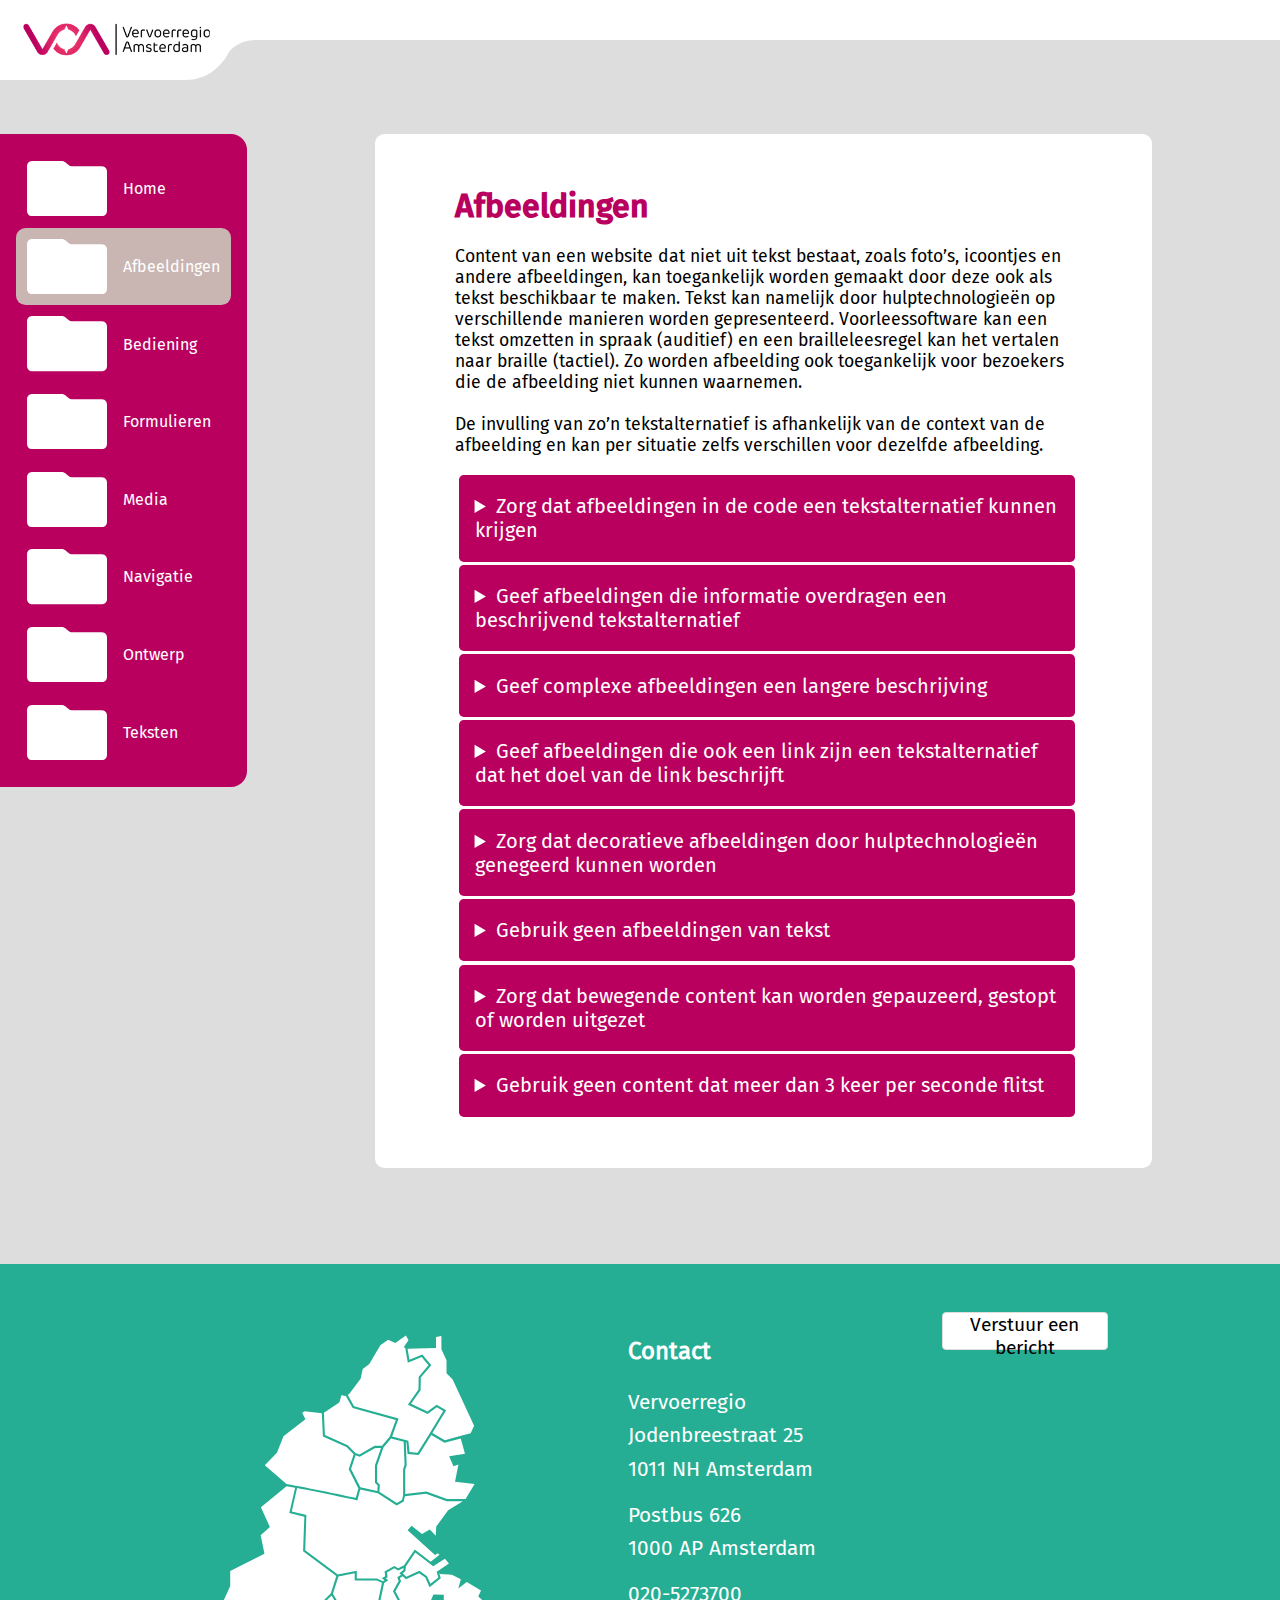
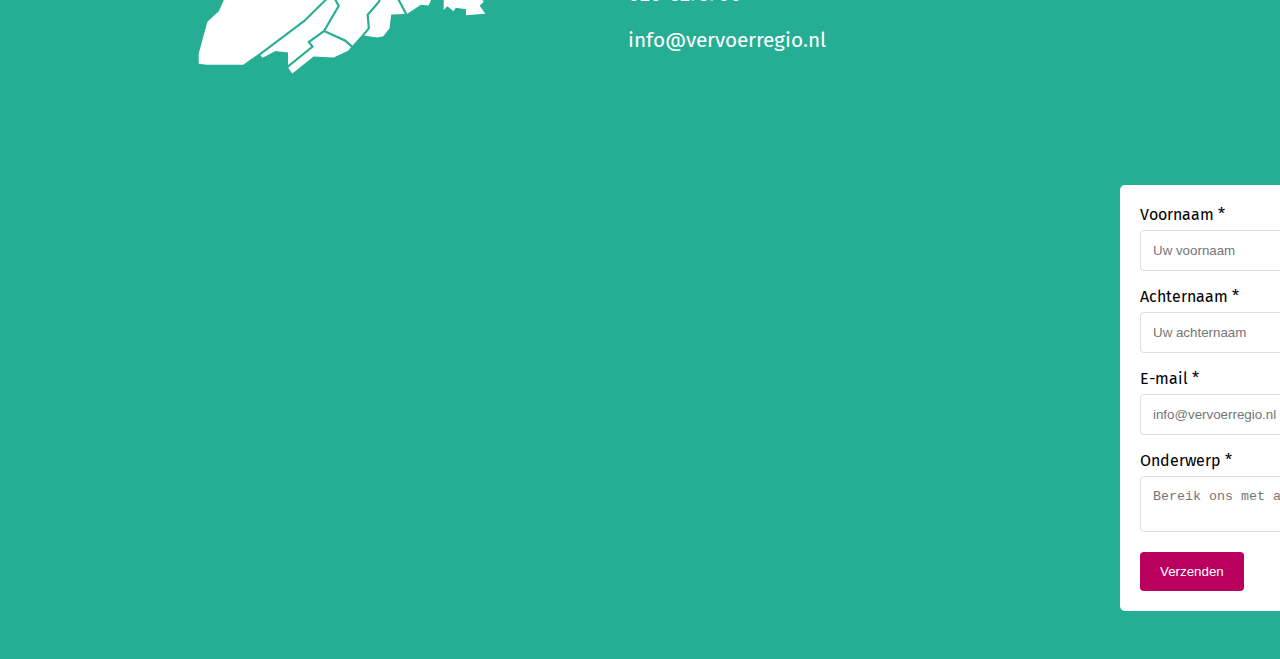
==== commit 59dbf65f: "Update" ====
--- a/afbeeldingen.html
+++ b/afbeeldingen.html
@@ -450,7 +450,7 @@
                 <input type="text" id="lname" name="lastname" placeholder="info@vervoerregio.nl" required>
 
                 <label for="subject">Onderwerp *</label>
-                <textarea id="subject" name="subject" placeholder="Berijk ons met al uw vragen." required></textarea>
+                <textarea id="subject" name="subject" placeholder="Bereik ons met al uw vragen." required></textarea>
 
                 <input type="submit" value="Verzenden">
 
